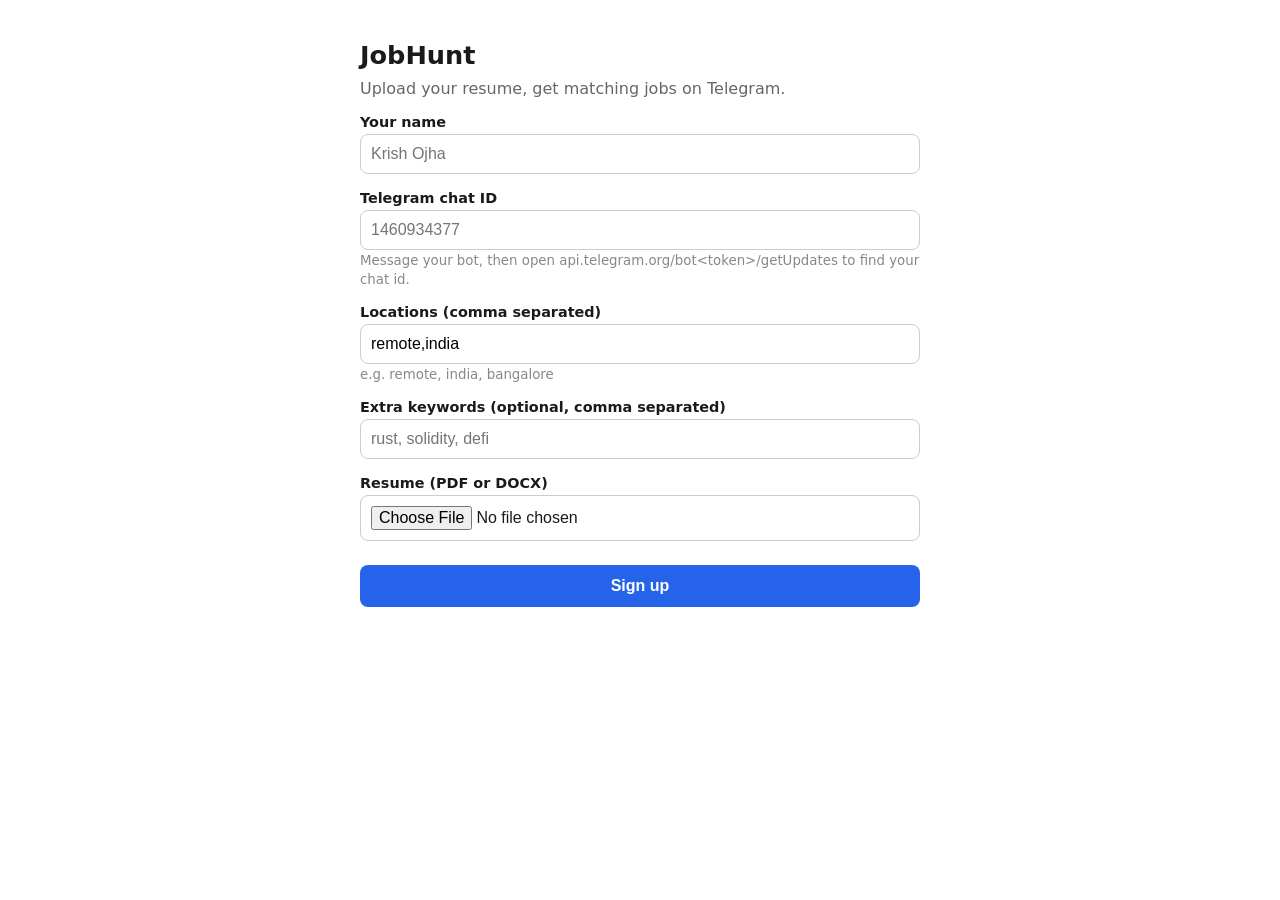
==== static/index.html @ 60c6727c "JobHunt V1: resume-matched job alerts to Telegram Multi-user tool. Parses a resume into skill keywor" ====
<!DOCTYPE html>
<html lang="en">
<head>
  <meta charset="UTF-8" />
  <meta name="viewport" content="width=device-width, initial-scale=1.0" />
  <title>JobHunt</title>
  <style>
    body { font-family: -apple-system, system-ui, sans-serif; max-width: 560px; margin: 40px auto; padding: 0 16px; color: #1a1a1a; }
    h1 { font-size: 1.6rem; }
    p.sub { color: #666; margin-top: -8px; }
    label { display: block; margin: 16px 0 4px; font-weight: 600; font-size: 0.9rem; }
    input[type=text], input[type=file] { width: 100%; padding: 10px; border: 1px solid #ccc; border-radius: 8px; font-size: 1rem; box-sizing: border-box; }
    small { color: #888; }
    button { margin-top: 24px; width: 100%; padding: 12px; background: #2563eb; color: #fff; border: 0; border-radius: 8px; font-size: 1rem; font-weight: 600; cursor: pointer; }
    button:disabled { opacity: .6; }
    #result { margin-top: 20px; padding: 14px; border-radius: 8px; white-space: pre-wrap; font-size: .9rem; display: none; }
    .ok { background: #ecfdf5; border: 1px solid #a7f3d0; }
    .err { background: #fef2f2; border: 1px solid #fecaca; }
  </style>
</head>
<body>
  <h1>JobHunt</h1>
  <p class="sub">Upload your resume, get matching jobs on Telegram.</p>

  <form id="form">
    <label>Your name</label>
    <input type="text" name="name" required placeholder="Krish Ojha" />

    <label>Telegram chat ID</label>
    <input type="text" name="telegram_chat_id" required placeholder="1460934377" />
    <small>Message your bot, then open api.telegram.org/bot&lt;token&gt;/getUpdates to find your chat id.</small>

    <label>Locations (comma separated)</label>
    <input type="text" name="locations" value="remote,india" />
    <small>e.g. remote, india, bangalore</small>

    <label>Extra keywords (optional, comma separated)</label>
    <input type="text" name="extra_keywords" placeholder="rust, solidity, defi" />

    <label>Resume (PDF or DOCX)</label>
    <input type="file" name="resume_file" accept=".pdf,.docx,.doc,.txt" required />

    <button type="submit">Sign up</button>
  </form>

  <div id="result"></div>

  <script>
    const form = document.getElementById('form');
    const result = document.getElementById('result');
    form.addEventListener('submit', async (e) => {
      e.preventDefault();
      const btn = form.querySelector('button');
      btn.disabled = true; btn.textContent = 'Submitting...';
      result.style.display = 'none';
      try {
        const res = await fetch('/signup', { method: 'POST', body: new FormData(form) });
        const data = await res.json();
        result.style.display = 'block';
        if (res.ok && data.ok) {
          result.className = 'ok';
          result.textContent = data.message + '\n\nDetected skills: ' + data.detected_keywords.join(', ');
        } else {
          result.className = 'err';
          result.textContent = data.error || 'Something went wrong.';
        }
      } catch (err) {
        result.style.display = 'block';
        result.className = 'err';
        result.textContent = 'Error: ' + err;
      }
      btn.disabled = false; btn.textContent = 'Sign up';
    });
  </script>
</body>
</html>
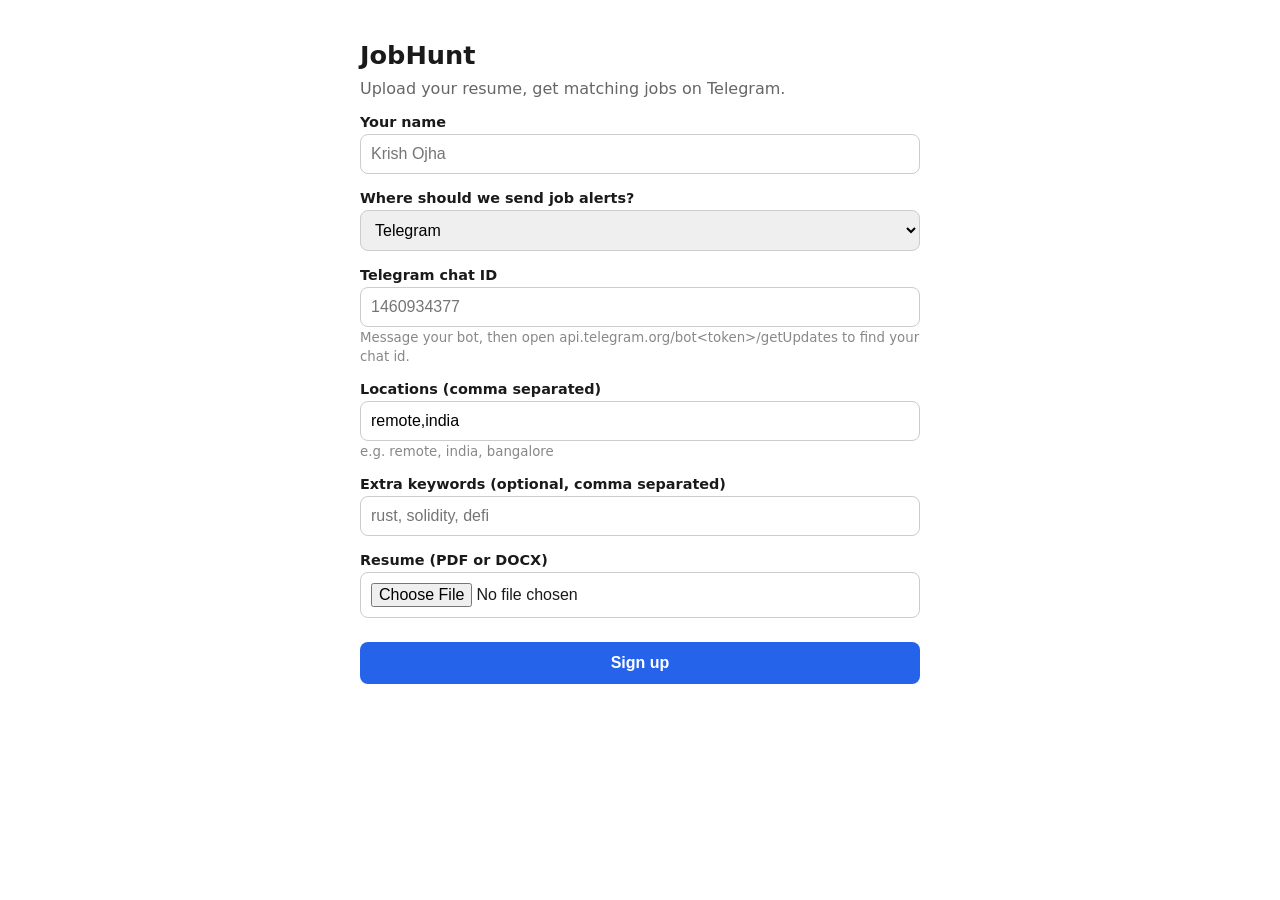
==== commit 01e58c31: "Add WhatsApp delivery option (CallMeBot) alongside Telegram Users pick a channel at signup. WhatsApp" ====
--- a/static/index.html
+++ b/static/index.html
@@ -26,9 +26,25 @@
     <label>Your name</label>
     <input type="text" name="name" required placeholder="Krish Ojha" />
 
-    <label>Telegram chat ID</label>
-    <input type="text" name="telegram_chat_id" required placeholder="1460934377" />
-    <small>Message your bot, then open api.telegram.org/bot&lt;token&gt;/getUpdates to find your chat id.</small>
+    <label>Where should we send job alerts?</label>
+    <select name="channel" id="channel" style="width:100%;padding:10px;border:1px solid #ccc;border-radius:8px;font-size:1rem;">
+      <option value="telegram">Telegram</option>
+      <option value="whatsapp">WhatsApp</option>
+    </select>
+
+    <div id="telegram_fields">
+      <label>Telegram chat ID</label>
+      <input type="text" name="telegram_chat_id" placeholder="1460934377" />
+      <small>Message your bot, then open api.telegram.org/bot&lt;token&gt;/getUpdates to find your chat id.</small>
+    </div>
+
+    <div id="whatsapp_fields" style="display:none;">
+      <label>WhatsApp number (with country code)</label>
+      <input type="text" name="whatsapp_phone" placeholder="+91XXXXXXXXXX" />
+      <label>CallMeBot API key</label>
+      <input type="text" name="whatsapp_apikey" placeholder="123456" />
+      <small>One-time setup: WhatsApp "I allow callmebot to send me messages" to +34 644 51 95 23, it replies with your API key.</small>
+    </div>
 
     <label>Locations (comma separated)</label>
     <input type="text" name="locations" value="remote,india" />
@@ -46,6 +62,15 @@
   <div id="result"></div>
 
   <script>
+    const channel = document.getElementById('channel');
+    const tgF = document.getElementById('telegram_fields');
+    const waF = document.getElementById('whatsapp_fields');
+    channel.addEventListener('change', () => {
+      const wa = channel.value === 'whatsapp';
+      waF.style.display = wa ? 'block' : 'none';
+      tgF.style.display = wa ? 'none' : 'block';
+    });
+
     const form = document.getElementById('form');
     const result = document.getElementById('result');
     form.addEventListener('submit', async (e) => {
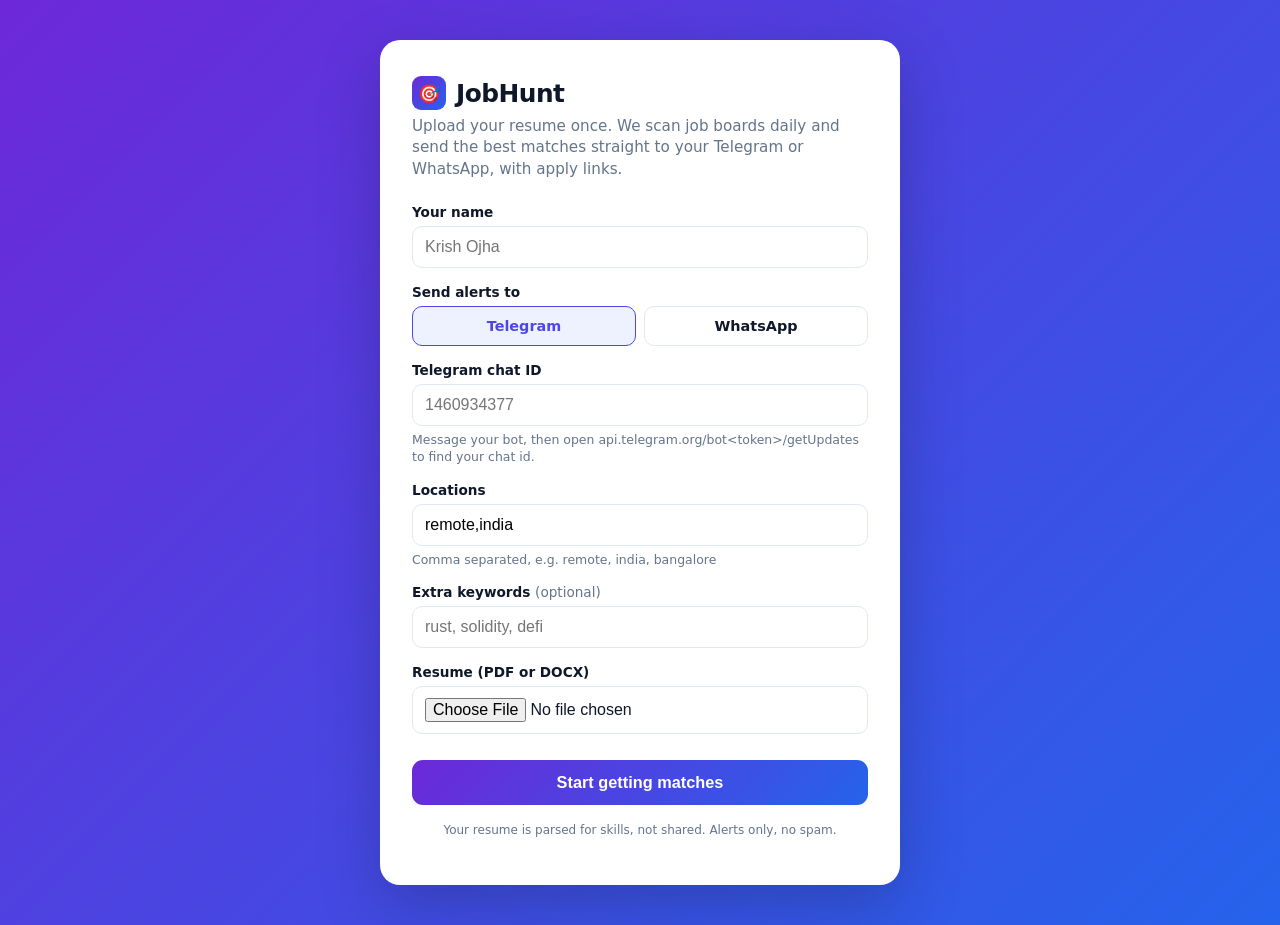
==== commit 0fb4fbbc: "Polish signup page: modern card UI, channel toggle, skill chips on success" ====
--- a/static/index.html
+++ b/static/index.html
@@ -3,72 +3,112 @@
 <head>
   <meta charset="UTF-8" />
   <meta name="viewport" content="width=device-width, initial-scale=1.0" />
-  <title>JobHunt</title>
+  <title>JobHunt , get matched jobs on Telegram & WhatsApp</title>
   <style>
-    body { font-family: -apple-system, system-ui, sans-serif; max-width: 560px; margin: 40px auto; padding: 0 16px; color: #1a1a1a; }
-    h1 { font-size: 1.6rem; }
-    p.sub { color: #666; margin-top: -8px; }
-    label { display: block; margin: 16px 0 4px; font-weight: 600; font-size: 0.9rem; }
-    input[type=text], input[type=file] { width: 100%; padding: 10px; border: 1px solid #ccc; border-radius: 8px; font-size: 1rem; box-sizing: border-box; }
-    small { color: #888; }
-    button { margin-top: 24px; width: 100%; padding: 12px; background: #2563eb; color: #fff; border: 0; border-radius: 8px; font-size: 1rem; font-weight: 600; cursor: pointer; }
-    button:disabled { opacity: .6; }
-    #result { margin-top: 20px; padding: 14px; border-radius: 8px; white-space: pre-wrap; font-size: .9rem; display: none; }
-    .ok { background: #ecfdf5; border: 1px solid #a7f3d0; }
-    .err { background: #fef2f2; border: 1px solid #fecaca; }
+    :root {
+      --bg1:#6d28d9; --bg2:#2563eb; --ink:#0f172a; --muted:#64748b;
+      --line:#e2e8f0; --accent:#4f46e5; --ok:#059669; --okbg:#ecfdf5; --err:#dc2626; --errbg:#fef2f2;
+    }
+    * { box-sizing: border-box; }
+    body {
+      margin:0; font-family:-apple-system,BlinkMacSystemFont,"Segoe UI",Inter,system-ui,sans-serif;
+      color:var(--ink); min-height:100vh;
+      background:linear-gradient(135deg,var(--bg1),var(--bg2));
+      display:flex; align-items:flex-start; justify-content:center; padding:40px 16px;
+    }
+    .card {
+      width:100%; max-width:520px; background:#fff; border-radius:20px;
+      box-shadow:0 20px 60px rgba(15,23,42,.25); padding:36px 32px; animation:rise .4s ease;
+    }
+    @keyframes rise { from{opacity:0; transform:translateY(12px)} to{opacity:1; transform:none} }
+    .brand { display:flex; align-items:center; gap:10px; margin-bottom:4px; }
+    .logo { width:34px; height:34px; border-radius:9px; background:linear-gradient(135deg,var(--bg1),var(--bg2));
+      display:flex; align-items:center; justify-content:center; font-size:18px; }
+    h1 { font-size:1.55rem; margin:0; letter-spacing:-.02em; }
+    .sub { color:var(--muted); margin:6px 0 24px; font-size:.95rem; line-height:1.4; }
+    label { display:block; margin:16px 0 6px; font-weight:600; font-size:.85rem; }
+    input[type=text], input[type=file], select {
+      width:100%; padding:11px 12px; border:1px solid var(--line); border-radius:10px;
+      font-size:1rem; background:#fff; transition:border .15s, box-shadow .15s;
+    }
+    input:focus, select:focus { outline:none; border-color:var(--accent); box-shadow:0 0 0 3px rgba(79,70,229,.15); }
+    small { color:var(--muted); display:block; margin-top:5px; font-size:.78rem; line-height:1.4; }
+    .seg { display:flex; gap:8px; margin-top:4px; }
+    .seg label { flex:1; margin:0; cursor:pointer; }
+    .seg input { position:absolute; opacity:0; }
+    .seg span { display:block; text-align:center; padding:11px; border:1px solid var(--line);
+      border-radius:10px; font-weight:600; font-size:.9rem; transition:.15s; }
+    .seg input:checked + span { border-color:var(--accent); background:#eef2ff; color:var(--accent); }
+    button { margin-top:26px; width:100%; padding:13px; border:0; border-radius:11px; cursor:pointer;
+      font-size:1.02rem; font-weight:700; color:#fff;
+      background:linear-gradient(135deg,var(--bg1),var(--bg2)); transition:opacity .15s, transform .05s; }
+    button:hover { opacity:.93; } button:active { transform:translateY(1px); } button:disabled { opacity:.6; cursor:default; }
+    #result { margin-top:20px; padding:15px; border-radius:12px; font-size:.9rem; line-height:1.5; display:none; }
+    #result.ok { background:var(--okbg); border:1px solid #a7f3d0; color:#065f46; }
+    #result.err { background:var(--errbg); border:1px solid #fecaca; color:#991b1b; }
+    .chips { margin-top:8px; display:flex; flex-wrap:wrap; gap:6px; }
+    .chip { background:#fff; border:1px solid #a7f3d0; color:var(--ok); padding:3px 9px; border-radius:999px; font-size:.75rem; }
+    .foot { text-align:center; color:var(--muted); font-size:.75rem; margin-top:18px; }
   </style>
 </head>
 <body>
-  <h1>JobHunt</h1>
-  <p class="sub">Upload your resume, get matching jobs on Telegram.</p>
+  <div class="card">
+    <div class="brand">
+      <div class="logo">🎯</div>
+      <h1>JobHunt</h1>
+    </div>
+    <p class="sub">Upload your resume once. We scan job boards daily and send the best matches straight to your Telegram or WhatsApp, with apply links.</p>
 
-  <form id="form">
-    <label>Your name</label>
-    <input type="text" name="name" required placeholder="Krish Ojha" />
+    <form id="form">
+      <label>Your name</label>
+      <input type="text" name="name" required placeholder="Krish Ojha" />
 
-    <label>Where should we send job alerts?</label>
-    <select name="channel" id="channel" style="width:100%;padding:10px;border:1px solid #ccc;border-radius:8px;font-size:1rem;">
-      <option value="telegram">Telegram</option>
-      <option value="whatsapp">WhatsApp</option>
-    </select>
+      <label>Send alerts to</label>
+      <div class="seg">
+        <label><input type="radio" name="channel" value="telegram" checked /><span>Telegram</span></label>
+        <label><input type="radio" name="channel" value="whatsapp" /><span>WhatsApp</span></label>
+      </div>
 
-    <div id="telegram_fields">
-      <label>Telegram chat ID</label>
-      <input type="text" name="telegram_chat_id" placeholder="1460934377" />
-      <small>Message your bot, then open api.telegram.org/bot&lt;token&gt;/getUpdates to find your chat id.</small>
-    </div>
+      <div id="telegram_fields">
+        <label>Telegram chat ID</label>
+        <input type="text" name="telegram_chat_id" placeholder="1460934377" />
+        <small>Message your bot, then open api.telegram.org/bot&lt;token&gt;/getUpdates to find your chat id.</small>
+      </div>
 
-    <div id="whatsapp_fields" style="display:none;">
-      <label>WhatsApp number (with country code)</label>
-      <input type="text" name="whatsapp_phone" placeholder="+91XXXXXXXXXX" />
-      <label>CallMeBot API key</label>
-      <input type="text" name="whatsapp_apikey" placeholder="123456" />
-      <small>One-time setup: WhatsApp "I allow callmebot to send me messages" to +34 644 51 95 23, it replies with your API key.</small>
-    </div>
+      <div id="whatsapp_fields" style="display:none;">
+        <label>WhatsApp number (with country code)</label>
+        <input type="text" name="whatsapp_phone" placeholder="+9183XXXXXXXX" />
+        <label>CallMeBot API key</label>
+        <input type="text" name="whatsapp_apikey" placeholder="e.g. 7429154" />
+        <small>One-time: save +34 644 94 58 67 as a contact, WhatsApp it "I allow callmebot to send me messages", it replies with your key.</small>
+      </div>
 
-    <label>Locations (comma separated)</label>
-    <input type="text" name="locations" value="remote,india" />
-    <small>e.g. remote, india, bangalore</small>
+      <label>Locations</label>
+      <input type="text" name="locations" value="remote,india" />
+      <small>Comma separated, e.g. remote, india, bangalore</small>
 
-    <label>Extra keywords (optional, comma separated)</label>
-    <input type="text" name="extra_keywords" placeholder="rust, solidity, defi" />
+      <label>Extra keywords <span style="font-weight:400;color:var(--muted)">(optional)</span></label>
+      <input type="text" name="extra_keywords" placeholder="rust, solidity, defi" />
 
-    <label>Resume (PDF or DOCX)</label>
-    <input type="file" name="resume_file" accept=".pdf,.docx,.doc,.txt" required />
+      <label>Resume (PDF or DOCX)</label>
+      <input type="file" name="resume_file" accept=".pdf,.docx,.doc,.txt" required />
 
-    <button type="submit">Sign up</button>
-  </form>
+      <button type="submit">Start getting matches</button>
+    </form>
 
-  <div id="result"></div>
+    <div id="result"></div>
+    <p class="foot">Your resume is parsed for skills, not shared. Alerts only, no spam.</p>
+  </div>
 
   <script>
-    const channel = document.getElementById('channel');
     const tgF = document.getElementById('telegram_fields');
     const waF = document.getElementById('whatsapp_fields');
-    channel.addEventListener('change', () => {
-      const wa = channel.value === 'whatsapp';
-      waF.style.display = wa ? 'block' : 'none';
-      tgF.style.display = wa ? 'none' : 'block';
+    document.querySelectorAll('input[name="channel"]').forEach(r => {
+      r.addEventListener('change', () => {
+        const wa = document.querySelector('input[name="channel"]:checked').value === 'whatsapp';
+        waF.style.display = wa ? 'block' : 'none';
+        tgF.style.display = wa ? 'none' : 'block';
+      });
     });
 
     const form = document.getElementById('form');
@@ -76,25 +116,28 @@
     form.addEventListener('submit', async (e) => {
       e.preventDefault();
       const btn = form.querySelector('button');
-      btn.disabled = true; btn.textContent = 'Submitting...';
+      btn.disabled = true; btn.textContent = 'Setting you up…';
       result.style.display = 'none';
       try {
-        const res = await fetch('/signup', { method: 'POST', body: new FormData(form) });
+        const res = await fetch('/signup', { method:'POST', body:new FormData(form) });
         const data = await res.json();
         result.style.display = 'block';
         if (res.ok && data.ok) {
           result.className = 'ok';
-          result.textContent = data.message + '\n\nDetected skills: ' + data.detected_keywords.join(', ');
+          const chips = (data.detected_keywords||[]).map(k => `<span class="chip">${k}</span>`).join('');
+          result.innerHTML = `<b>You're in! 🎉</b><br>${data.message}` +
+            (chips ? `<div class="chips">${chips}</div>` : '');
+          form.reset();
+          waF.style.display='none'; tgF.style.display='block';
         } else {
           result.className = 'err';
           result.textContent = data.error || 'Something went wrong.';
         }
       } catch (err) {
-        result.style.display = 'block';
-        result.className = 'err';
+        result.style.display = 'block'; result.className = 'err';
         result.textContent = 'Error: ' + err;
       }
-      btn.disabled = false; btn.textContent = 'Sign up';
+      btn.disabled = false; btn.textContent = 'Start getting matches';
     });
   </script>
 </body>
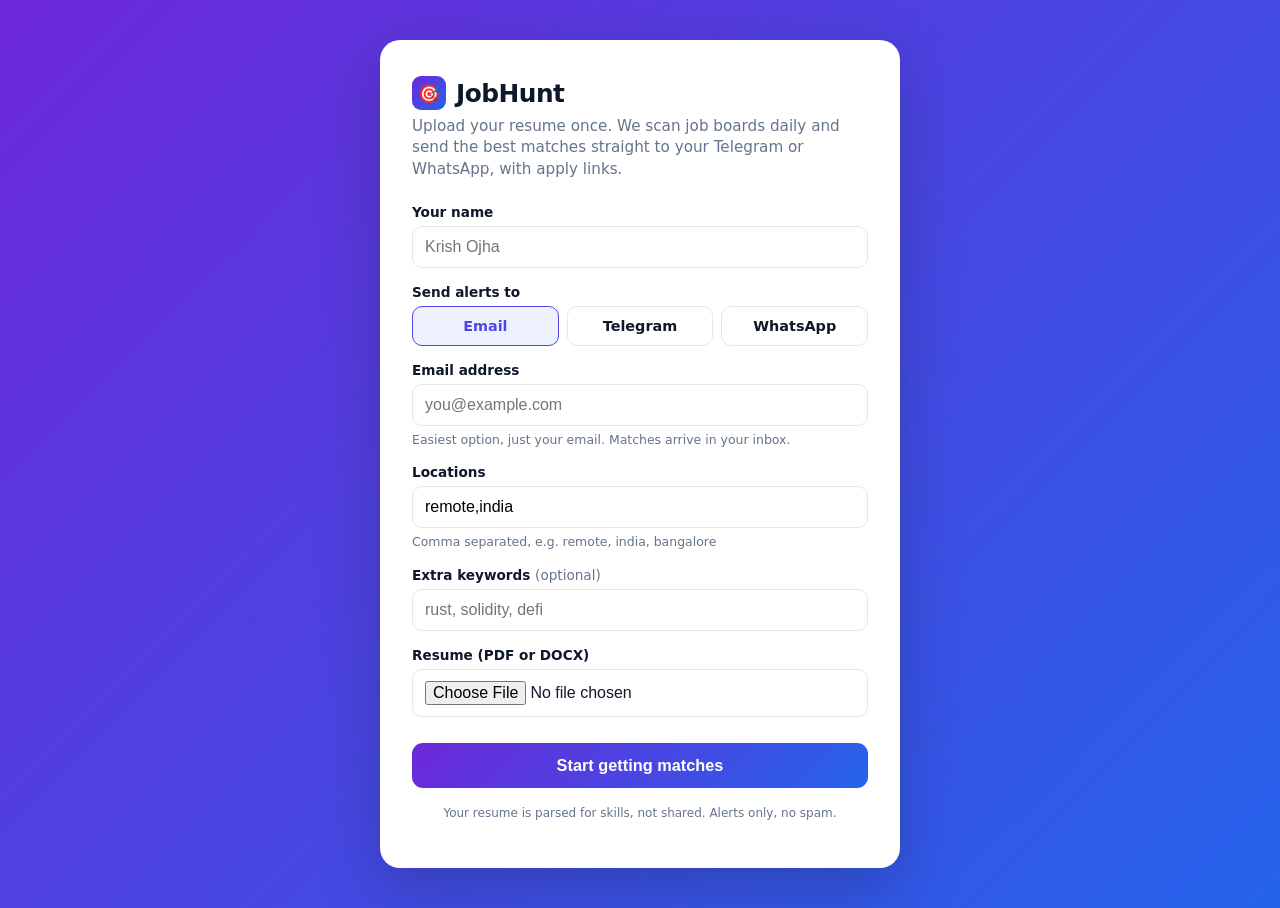
==== commit b73749e6: "V3 tracker dashboard + email signup channel Adds a per-user private dashboard (token link): job log " ====
--- a/static/index.html
+++ b/static/index.html
@@ -65,11 +65,18 @@
 
       <label>Send alerts to</label>
       <div class="seg">
-        <label><input type="radio" name="channel" value="telegram" checked /><span>Telegram</span></label>
+        <label><input type="radio" name="channel" value="email" checked /><span>Email</span></label>
+        <label><input type="radio" name="channel" value="telegram" /><span>Telegram</span></label>
         <label><input type="radio" name="channel" value="whatsapp" /><span>WhatsApp</span></label>
       </div>
 
-      <div id="telegram_fields">
+      <div id="email_fields">
+        <label>Email address</label>
+        <input type="text" name="email" placeholder="you@example.com" />
+        <small>Easiest option, just your email. Matches arrive in your inbox.</small>
+      </div>
+
+      <div id="telegram_fields" style="display:none;">
         <label>Telegram chat ID</label>
         <input type="text" name="telegram_chat_id" placeholder="1460934377" />
         <small>Message your bot, then open api.telegram.org/bot&lt;token&gt;/getUpdates to find your chat id.</small>
@@ -101,13 +108,15 @@
   </div>
 
   <script>
-    const tgF = document.getElementById('telegram_fields');
-    const waF = document.getElementById('whatsapp_fields');
+    const fields = {
+      email: document.getElementById('email_fields'),
+      telegram: document.getElementById('telegram_fields'),
+      whatsapp: document.getElementById('whatsapp_fields'),
+    };
     document.querySelectorAll('input[name="channel"]').forEach(r => {
       r.addEventListener('change', () => {
-        const wa = document.querySelector('input[name="channel"]:checked').value === 'whatsapp';
-        waF.style.display = wa ? 'block' : 'none';
-        tgF.style.display = wa ? 'none' : 'block';
+        const v = document.querySelector('input[name="channel"]:checked').value;
+        Object.entries(fields).forEach(([k, el]) => el.style.display = (k === v) ? 'block' : 'none');
       });
     });
 
@@ -125,10 +134,9 @@
         if (res.ok && data.ok) {
           result.className = 'ok';
           const chips = (data.detected_keywords||[]).map(k => `<span class="chip">${k}</span>`).join('');
-          result.innerHTML = `<b>You're in! 🎉</b><br>${data.message}` +
+          const dash = data.dashboard_url ? `<br><br>📋 <a href="${data.dashboard_url}"><b>Open your tracker dashboard</b></a> (bookmark this, it's your private link)` : '';
+          result.innerHTML = `<b>You're in! 🎉</b><br>${data.message}${dash}` +
             (chips ? `<div class="chips">${chips}</div>` : '');
-          form.reset();
-          waF.style.display='none'; tgF.style.display='block';
         } else {
           result.className = 'err';
           result.textContent = data.error || 'Something went wrong.';
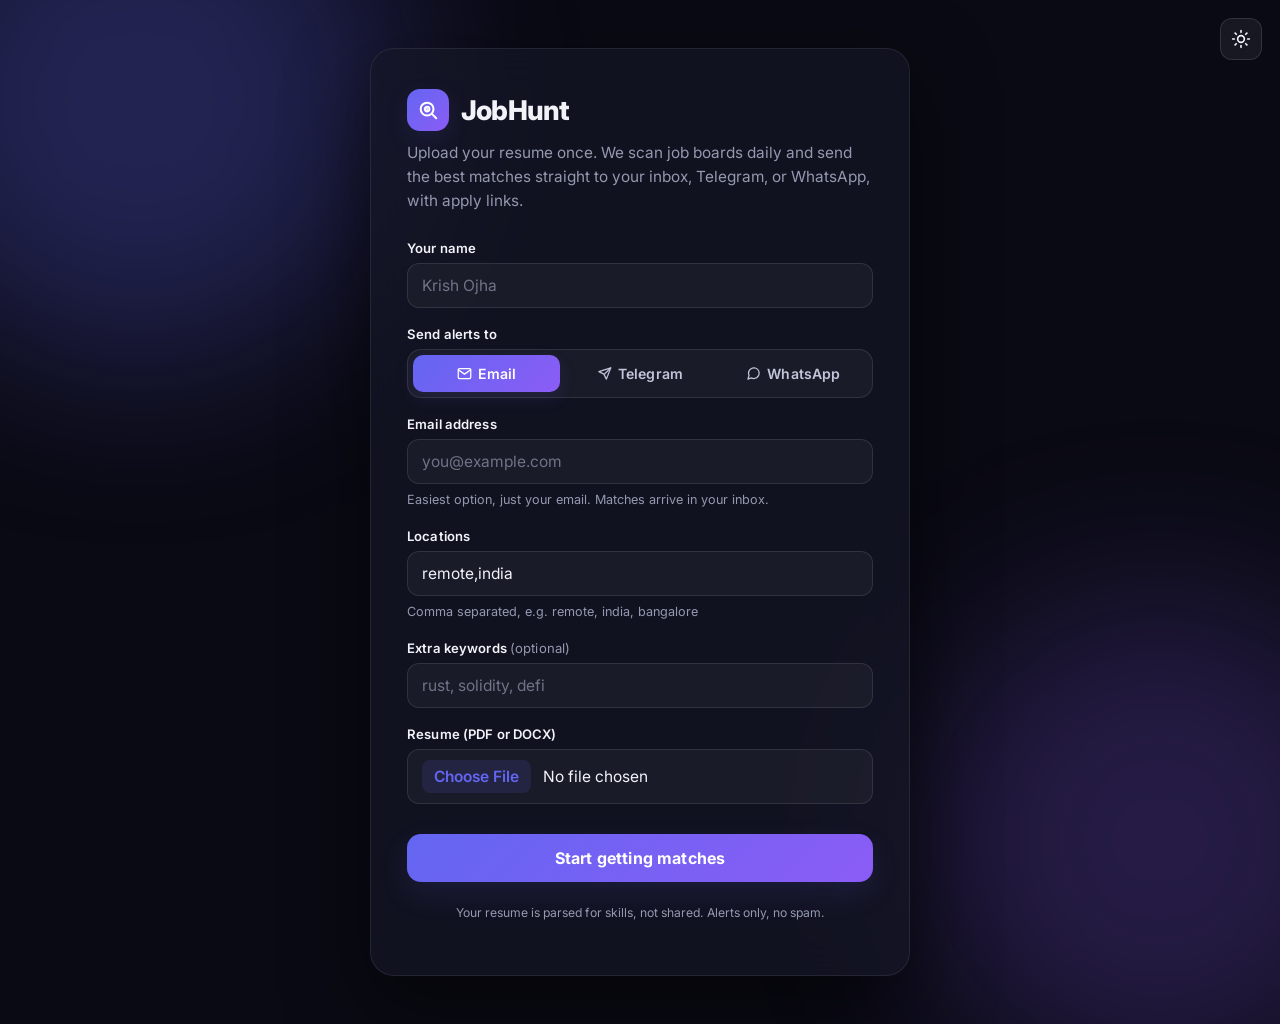
==== commit a1075154: "Premium UI redesign: dark mode, glassmorphism, modern signup + dashboard" ====
--- a/static/index.html
+++ b/static/index.html
@@ -1,63 +1,124 @@
 <!DOCTYPE html>
-<html lang="en">
+<html lang="en" data-theme="dark">
 <head>
   <meta charset="UTF-8" />
   <meta name="viewport" content="width=device-width, initial-scale=1.0" />
-  <title>JobHunt , get matched jobs on Telegram & WhatsApp</title>
+  <title>JobHunt, get matched jobs on Telegram & WhatsApp</title>
+  <link rel="preconnect" href="https://fonts.googleapis.com" />
+  <link rel="preconnect" href="https://fonts.gstatic.com" crossorigin />
+  <link href="https://fonts.googleapis.com/css2?family=Inter:wght@400;500;600;700;800&display=swap" rel="stylesheet" />
   <style>
     :root {
-      --bg1:#6d28d9; --bg2:#2563eb; --ink:#0f172a; --muted:#64748b;
-      --line:#e2e8f0; --accent:#4f46e5; --ok:#059669; --okbg:#ecfdf5; --err:#dc2626; --errbg:#fef2f2;
-    }
-    * { box-sizing: border-box; }
+      --accent:#6366f1; --accent2:#8b5cf6; --accent-soft:rgba(99,102,241,.12);
+      --grad:linear-gradient(135deg,#6366f1,#8b5cf6);
+    }
+    html[data-theme="light"] {
+      --bg:#f4f5fb; --bg-glow1:rgba(99,102,241,.18); --bg-glow2:rgba(139,92,246,.16);
+      --card:#ffffff; --card-border:rgba(15,23,42,.08); --card-shadow:0 24px 60px rgba(15,23,42,.12);
+      --ink:#0f172a; --muted:#64748b; --line:#e6e8f0; --field:#f8fafc; --field-border:#e2e6ef;
+      --seg-bg:#f1f2f9; --seg-ink:#475569;
+      --ok-bg:#ecfdf5; --ok-border:#a7f3d0; --ok-ink:#065f46; --ok:#059669;
+      --err-bg:#fef2f2; --err-border:#fecaca; --err-ink:#991b1b;
+      --chip-bg:#ffffff; --chip-border:#a7f3d0; --chip-ink:#059669;
+      --toggle-bg:#ffffff; --toggle-border:rgba(15,23,42,.1);
+    }
+    html[data-theme="dark"] {
+      --bg:#0a0a14; --bg-glow1:rgba(99,102,241,.28); --bg-glow2:rgba(139,92,246,.22);
+      --card:rgba(22,23,38,.72); --card-border:rgba(255,255,255,.08); --card-shadow:0 30px 80px rgba(0,0,0,.55);
+      --ink:#f1f3f9; --muted:#9499b0; --line:rgba(255,255,255,.08); --field:rgba(255,255,255,.04); --field-border:rgba(255,255,255,.1);
+      --seg-bg:rgba(255,255,255,.04); --seg-ink:#c2c6da;
+      --ok-bg:rgba(5,150,105,.12); --ok-border:rgba(16,185,129,.35); --ok-ink:#6ee7b7; --ok:#34d399;
+      --err-bg:rgba(220,38,38,.12); --err-border:rgba(248,113,113,.35); --err-ink:#fca5a5;
+      --chip-bg:rgba(16,185,129,.1); --chip-border:rgba(16,185,129,.35); --chip-ink:#6ee7b7;
+      --toggle-bg:rgba(255,255,255,.06); --toggle-border:rgba(255,255,255,.12);
+    }
+    * { box-sizing:border-box; }
     body {
-      margin:0; font-family:-apple-system,BlinkMacSystemFont,"Segoe UI",Inter,system-ui,sans-serif;
-      color:var(--ink); min-height:100vh;
-      background:linear-gradient(135deg,var(--bg1),var(--bg2));
-      display:flex; align-items:flex-start; justify-content:center; padding:40px 16px;
-    }
+      margin:0; font-family:Inter,-apple-system,BlinkMacSystemFont,"Segoe UI",system-ui,sans-serif;
+      color:var(--ink); min-height:100vh; background:var(--bg); position:relative; overflow-x:hidden;
+      display:flex; align-items:flex-start; justify-content:center; padding:48px 16px;
+      transition:background .35s ease, color .35s ease;
+    }
+    body::before, body::after {
+      content:""; position:fixed; border-radius:50%; filter:blur(90px); z-index:0; pointer-events:none;
+      transition:background .35s ease;
+    }
+    body::before { width:520px; height:520px; top:-160px; left:-120px; background:var(--bg-glow1); }
+    body::after { width:480px; height:480px; bottom:-180px; right:-120px; background:var(--bg-glow2); }
+    .topbar { position:fixed; top:18px; right:18px; z-index:5; }
+    .theme-toggle {
+      width:42px; height:42px; border-radius:12px; border:1px solid var(--toggle-border);
+      background:var(--toggle-bg); color:var(--ink); cursor:pointer; backdrop-filter:blur(12px);
+      display:flex; align-items:center; justify-content:center; transition:transform .15s, border-color .2s;
+    }
+    .theme-toggle:hover { transform:translateY(-1px); border-color:var(--accent); }
+    .theme-toggle svg { width:20px; height:20px; }
     .card {
-      width:100%; max-width:520px; background:#fff; border-radius:20px;
-      box-shadow:0 20px 60px rgba(15,23,42,.25); padding:36px 32px; animation:rise .4s ease;
-    }
-    @keyframes rise { from{opacity:0; transform:translateY(12px)} to{opacity:1; transform:none} }
-    .brand { display:flex; align-items:center; gap:10px; margin-bottom:4px; }
-    .logo { width:34px; height:34px; border-radius:9px; background:linear-gradient(135deg,var(--bg1),var(--bg2));
-      display:flex; align-items:center; justify-content:center; font-size:18px; }
-    h1 { font-size:1.55rem; margin:0; letter-spacing:-.02em; }
-    .sub { color:var(--muted); margin:6px 0 24px; font-size:.95rem; line-height:1.4; }
-    label { display:block; margin:16px 0 6px; font-weight:600; font-size:.85rem; }
+      position:relative; z-index:1; width:100%; max-width:540px; background:var(--card);
+      border:1px solid var(--card-border); border-radius:24px; box-shadow:var(--card-shadow);
+      padding:40px 36px; backdrop-filter:blur(20px); animation:rise .5s cubic-bezier(.2,.7,.3,1);
+      transition:background .35s ease, border-color .35s ease;
+    }
+    @keyframes rise { from{opacity:0; transform:translateY(16px)} to{opacity:1; transform:none} }
+    .brand { display:flex; align-items:center; gap:12px; margin-bottom:8px; }
+    .logo { width:42px; height:42px; border-radius:13px; background:var(--grad);
+      display:flex; align-items:center; justify-content:center; box-shadow:0 8px 24px var(--accent-soft); }
+    .logo svg { width:22px; height:22px; color:#fff; }
+    h1 { font-size:1.7rem; margin:0; letter-spacing:-.03em; font-weight:800; }
+    .sub { color:var(--muted); margin:10px 0 28px; font-size:.96rem; line-height:1.55; }
+    label { display:block; margin:18px 0 7px; font-weight:600; font-size:.82rem; letter-spacing:.01em; }
     input[type=text], input[type=file], select {
-      width:100%; padding:11px 12px; border:1px solid var(--line); border-radius:10px;
-      font-size:1rem; background:#fff; transition:border .15s, box-shadow .15s;
-    }
-    input:focus, select:focus { outline:none; border-color:var(--accent); box-shadow:0 0 0 3px rgba(79,70,229,.15); }
-    small { color:var(--muted); display:block; margin-top:5px; font-size:.78rem; line-height:1.4; }
-    .seg { display:flex; gap:8px; margin-top:4px; }
+      width:100%; padding:12px 14px; border:1px solid var(--field-border); border-radius:12px;
+      font-size:.97rem; font-family:inherit; background:var(--field); color:var(--ink);
+      transition:border .15s, box-shadow .15s, background .35s;
+    }
+    input::placeholder { color:var(--muted); opacity:.7; }
+    input[type=file] { padding:10px 14px; cursor:pointer; }
+    input[type=file]::file-selector-button {
+      border:0; background:var(--accent-soft); color:var(--accent); font-weight:600; font-family:inherit;
+      padding:7px 12px; border-radius:8px; margin-right:12px; cursor:pointer;
+    }
+    input:focus, select:focus { outline:none; border-color:var(--accent); box-shadow:0 0 0 4px var(--accent-soft); }
+    small { color:var(--muted); display:block; margin-top:7px; font-size:.79rem; line-height:1.5; }
+    .seg { display:flex; gap:6px; margin-top:6px; background:var(--seg-bg); padding:5px; border-radius:14px; border:1px solid var(--field-border); }
     .seg label { flex:1; margin:0; cursor:pointer; }
-    .seg input { position:absolute; opacity:0; }
-    .seg span { display:block; text-align:center; padding:11px; border:1px solid var(--line);
-      border-radius:10px; font-weight:600; font-size:.9rem; transition:.15s; }
-    .seg input:checked + span { border-color:var(--accent); background:#eef2ff; color:var(--accent); }
-    button { margin-top:26px; width:100%; padding:13px; border:0; border-radius:11px; cursor:pointer;
-      font-size:1.02rem; font-weight:700; color:#fff;
-      background:linear-gradient(135deg,var(--bg1),var(--bg2)); transition:opacity .15s, transform .05s; }
-    button:hover { opacity:.93; } button:active { transform:translateY(1px); } button:disabled { opacity:.6; cursor:default; }
-    #result { margin-top:20px; padding:15px; border-radius:12px; font-size:.9rem; line-height:1.5; display:none; }
-    #result.ok { background:var(--okbg); border:1px solid #a7f3d0; color:#065f46; }
-    #result.err { background:var(--errbg); border:1px solid #fecaca; color:#991b1b; }
-    .chips { margin-top:8px; display:flex; flex-wrap:wrap; gap:6px; }
-    .chip { background:#fff; border:1px solid #a7f3d0; color:var(--ok); padding:3px 9px; border-radius:999px; font-size:.75rem; }
-    .foot { text-align:center; color:var(--muted); font-size:.75rem; margin-top:18px; }
+    .seg input { position:absolute; opacity:0; pointer-events:none; }
+    .seg span { display:flex; align-items:center; justify-content:center; gap:6px; text-align:center;
+      padding:10px; border-radius:10px; font-weight:600; font-size:.88rem; color:var(--seg-ink); transition:.2s; }
+    .seg span svg { width:15px; height:15px; }
+    .seg input:checked + span { background:var(--grad); color:#fff; box-shadow:0 6px 18px var(--accent-soft); }
+    .field-group { animation:fade .25s ease; }
+    @keyframes fade { from{opacity:0; transform:translateY(-4px)} to{opacity:1; transform:none} }
+    button.submit { margin-top:30px; width:100%; padding:14px; border:0; border-radius:14px; cursor:pointer;
+      font-size:1rem; font-weight:700; font-family:inherit; color:#fff; letter-spacing:.01em;
+      background:var(--grad); box-shadow:0 12px 30px var(--accent-soft); transition:transform .1s, box-shadow .2s, opacity .15s; }
+    button.submit:hover { transform:translateY(-2px); box-shadow:0 16px 38px var(--accent-soft); }
+    button.submit:active { transform:translateY(0); }
+    button.submit:disabled { opacity:.6; cursor:default; transform:none; }
+    #result { margin-top:22px; padding:16px 18px; border-radius:14px; font-size:.92rem; line-height:1.6; display:none; animation:fade .3s ease; }
+    #result.ok { background:var(--ok-bg); border:1px solid var(--ok-border); color:var(--ok-ink); }
+    #result.err { background:var(--err-bg); border:1px solid var(--err-border); color:var(--err-ink); }
+    #result a { color:inherit; }
+    .chips { margin-top:12px; display:flex; flex-wrap:wrap; gap:7px; }
+    .chip { background:var(--chip-bg); border:1px solid var(--chip-border); color:var(--chip-ink);
+      padding:4px 11px; border-radius:999px; font-size:.75rem; font-weight:500; }
+    .foot { text-align:center; color:var(--muted); font-size:.76rem; margin-top:22px; line-height:1.5; }
+    @media (max-width:480px) { .card { padding:30px 22px; } h1 { font-size:1.5rem; } }
   </style>
 </head>
 <body>
+  <div class="topbar">
+    <button class="theme-toggle" id="themeToggle" aria-label="Toggle theme" title="Toggle theme"></button>
+  </div>
+
   <div class="card">
     <div class="brand">
-      <div class="logo">🎯</div>
+      <div class="logo">
+        <svg viewBox="0 0 24 24" fill="none" stroke="currentColor" stroke-width="2.2" stroke-linecap="round" stroke-linejoin="round"><circle cx="11" cy="11" r="7"/><line x1="11" y1="11" x2="11" y2="11"/><line x1="16.5" y1="16.5" x2="21" y2="21"/><circle cx="11" cy="11" r="2.5"/></svg>
+      </div>
       <h1>JobHunt</h1>
     </div>
-    <p class="sub">Upload your resume once. We scan job boards daily and send the best matches straight to your Telegram or WhatsApp, with apply links.</p>
+    <p class="sub">Upload your resume once. We scan job boards daily and send the best matches straight to your inbox, Telegram, or WhatsApp, with apply links.</p>
 
     <form id="form">
       <label>Your name</label>
@@ -65,24 +126,27 @@
 
       <label>Send alerts to</label>
       <div class="seg">
-        <label><input type="radio" name="channel" value="email" checked /><span>Email</span></label>
-        <label><input type="radio" name="channel" value="telegram" /><span>Telegram</span></label>
-        <label><input type="radio" name="channel" value="whatsapp" /><span>WhatsApp</span></label>
-      </div>
-
-      <div id="email_fields">
+        <label><input type="radio" name="channel" value="email" checked /><span>
+          <svg viewBox="0 0 24 24" fill="none" stroke="currentColor" stroke-width="2" stroke-linecap="round" stroke-linejoin="round"><rect x="2" y="4" width="20" height="16" rx="2"/><path d="m2 6 10 7L22 6"/></svg>Email</span></label>
+        <label><input type="radio" name="channel" value="telegram" /><span>
+          <svg viewBox="0 0 24 24" fill="none" stroke="currentColor" stroke-width="2" stroke-linecap="round" stroke-linejoin="round"><path d="m22 3-9.5 9.5"/><path d="M22 3 15 21l-4-8-8-4 19-6Z"/></svg>Telegram</span></label>
+        <label><input type="radio" name="channel" value="whatsapp" /><span>
+          <svg viewBox="0 0 24 24" fill="none" stroke="currentColor" stroke-width="2" stroke-linecap="round" stroke-linejoin="round"><path d="M21 11.5a8.38 8.38 0 0 1-.9 3.8 8.5 8.5 0 0 1-7.6 4.7 8.38 8.38 0 0 1-3.8-.9L3 21l1.9-5.7a8.38 8.38 0 0 1-.9-3.8 8.5 8.5 0 0 1 4.7-7.6 8.38 8.38 0 0 1 3.8-.9h.5a8.48 8.48 0 0 1 8 8v.5Z"/></svg>WhatsApp</span></label>
+      </div>
+
+      <div class="field-group" id="email_fields">
         <label>Email address</label>
         <input type="text" name="email" placeholder="you@example.com" />
         <small>Easiest option, just your email. Matches arrive in your inbox.</small>
       </div>
 
-      <div id="telegram_fields" style="display:none;">
+      <div class="field-group" id="telegram_fields" style="display:none;">
         <label>Telegram chat ID</label>
         <input type="text" name="telegram_chat_id" placeholder="1460934377" />
         <small>Message your bot, then open api.telegram.org/bot&lt;token&gt;/getUpdates to find your chat id.</small>
       </div>
 
-      <div id="whatsapp_fields" style="display:none;">
+      <div class="field-group" id="whatsapp_fields" style="display:none;">
         <label>WhatsApp number (with country code)</label>
         <input type="text" name="whatsapp_phone" placeholder="+9183XXXXXXXX" />
         <label>CallMeBot API key</label>
@@ -100,7 +164,7 @@
       <label>Resume (PDF or DOCX)</label>
       <input type="file" name="resume_file" accept=".pdf,.docx,.doc,.txt" required />
 
-      <button type="submit">Start getting matches</button>
+      <button type="submit" class="submit">Start getting matches</button>
     </form>
 
     <div id="result"></div>
@@ -108,6 +172,21 @@
   </div>
 
   <script>
+    // Theme toggle (default dark, remembered in localStorage)
+    const sunIcon = '<svg viewBox="0 0 24 24" fill="none" stroke="currentColor" stroke-width="2" stroke-linecap="round" stroke-linejoin="round"><circle cx="12" cy="12" r="4"/><path d="M12 2v2M12 20v2M4.93 4.93l1.41 1.41M17.66 17.66l1.41 1.41M2 12h2M20 12h2M6.34 17.66l-1.41 1.41M19.07 4.93l-1.41 1.41"/></svg>';
+    const moonIcon = '<svg viewBox="0 0 24 24" fill="none" stroke="currentColor" stroke-width="2" stroke-linecap="round" stroke-linejoin="round"><path d="M12 3a6 6 0 0 0 9 9 9 9 0 1 1-9-9Z"/></svg>';
+    const toggle = document.getElementById('themeToggle');
+    function applyTheme(t) {
+      document.documentElement.setAttribute('data-theme', t);
+      toggle.innerHTML = t === 'dark' ? sunIcon : moonIcon;
+    }
+    applyTheme(localStorage.getItem('theme') || 'dark');
+    toggle.addEventListener('click', () => {
+      const next = document.documentElement.getAttribute('data-theme') === 'dark' ? 'light' : 'dark';
+      localStorage.setItem('theme', next); applyTheme(next);
+    });
+
+    // Channel show/hide (email default)
     const fields = {
       email: document.getElementById('email_fields'),
       telegram: document.getElementById('telegram_fields'),
@@ -125,7 +204,7 @@
     form.addEventListener('submit', async (e) => {
       e.preventDefault();
       const btn = form.querySelector('button');
-      btn.disabled = true; btn.textContent = 'Setting you up…';
+      btn.disabled = true; btn.textContent = 'Setting you up...';
       result.style.display = 'none';
       try {
         const res = await fetch('/signup', { method:'POST', body:new FormData(form) });
@@ -134,8 +213,8 @@
         if (res.ok && data.ok) {
           result.className = 'ok';
           const chips = (data.detected_keywords||[]).map(k => `<span class="chip">${k}</span>`).join('');
-          const dash = data.dashboard_url ? `<br><br>📋 <a href="${data.dashboard_url}"><b>Open your tracker dashboard</b></a> (bookmark this, it's your private link)` : '';
-          result.innerHTML = `<b>You're in! 🎉</b><br>${data.message}${dash}` +
+          const dash = data.dashboard_url ? `<br><br><a href="${data.dashboard_url}"><b>Open your tracker dashboard</b></a> (bookmark this, it's your private link)` : '';
+          result.innerHTML = `<b>You're in!</b><br>${data.message}${dash}` +
             (chips ? `<div class="chips">${chips}</div>` : '');
         } else {
           result.className = 'err';
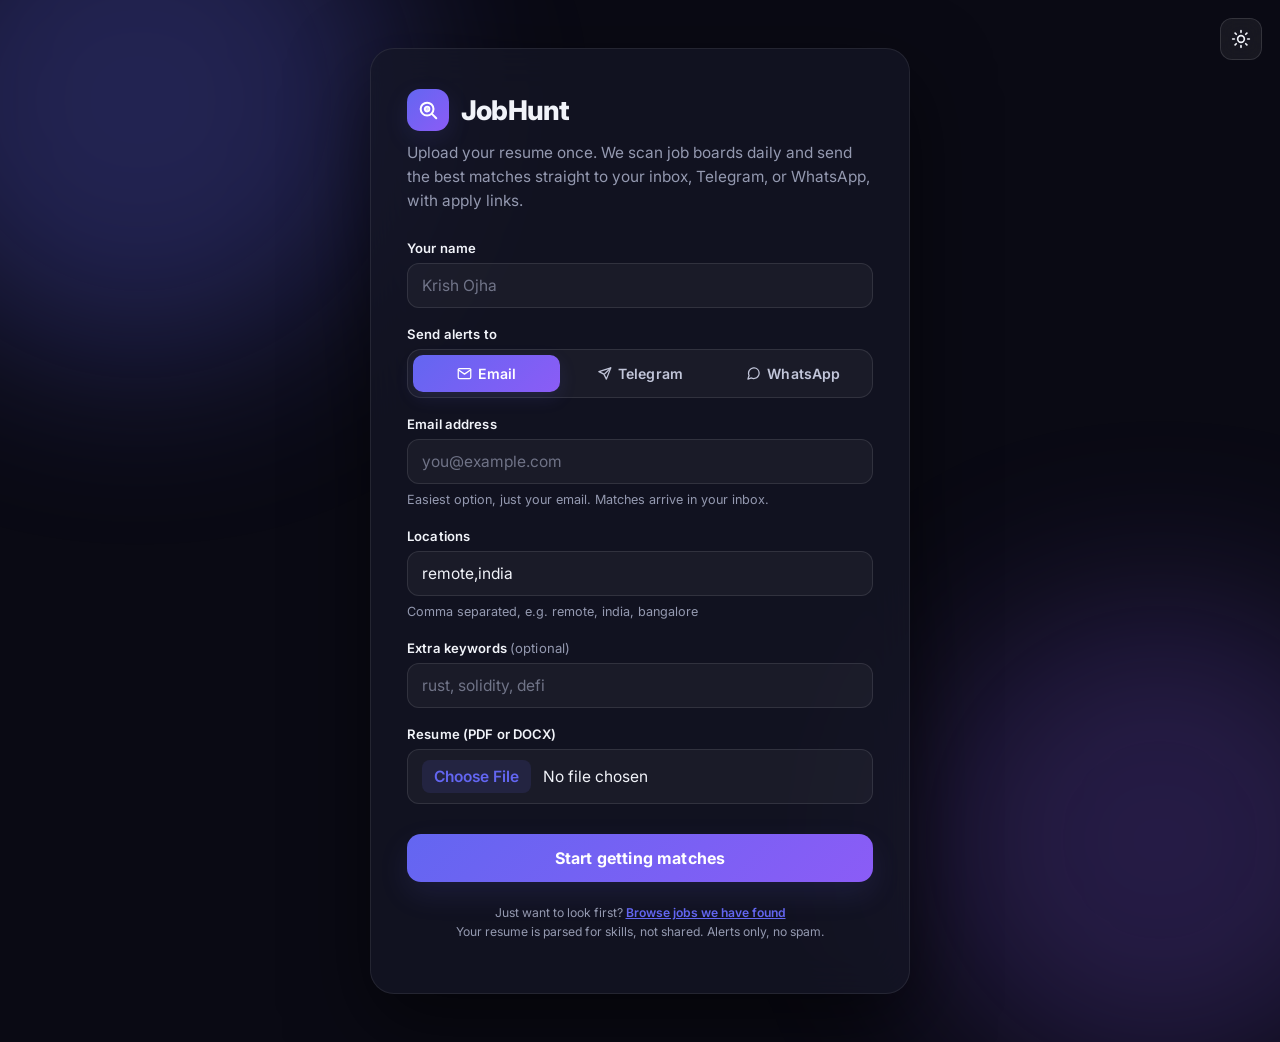
==== commit 034b3a4b: "Jobs catalog: store every found job, browse page at /jobs with posted-ago tags + subscribe CTA, post" ====
--- a/static/index.html
+++ b/static/index.html
@@ -168,7 +168,7 @@
     </form>
 
     <div id="result"></div>
-    <p class="foot">Your resume is parsed for skills, not shared. Alerts only, no spam.</p>
+    <p class="foot">Just want to look first? <a href="/jobs" style="color:var(--accent);font-weight:600;">Browse jobs we have found</a><br>Your resume is parsed for skills, not shared. Alerts only, no spam.</p>
   </div>
 
   <script>
@@ -212,7 +212,8 @@
         result.style.display = 'block';
         if (res.ok && data.ok) {
           result.className = 'ok';
-          const chips = (data.detected_keywords||[]).map(k => `<span class="chip">${k}</span>`).join('');
+          const esc = s => String(s==null?'':s).replace(/&/g,'&amp;').replace(/</g,'&lt;').replace(/>/g,'&gt;');
+          const chips = (data.detected_keywords||[]).map(k => `<span class="chip">${esc(k)}</span>`).join('');
           const dash = data.dashboard_url ? `<br><br><a href="${data.dashboard_url}"><b>Open your tracker dashboard</b></a> (bookmark this, it's your private link)` : '';
           result.innerHTML = `<b>You're in!</b><br>${data.message}${dash}` +
             (chips ? `<div class="chips">${chips}</div>` : '');
